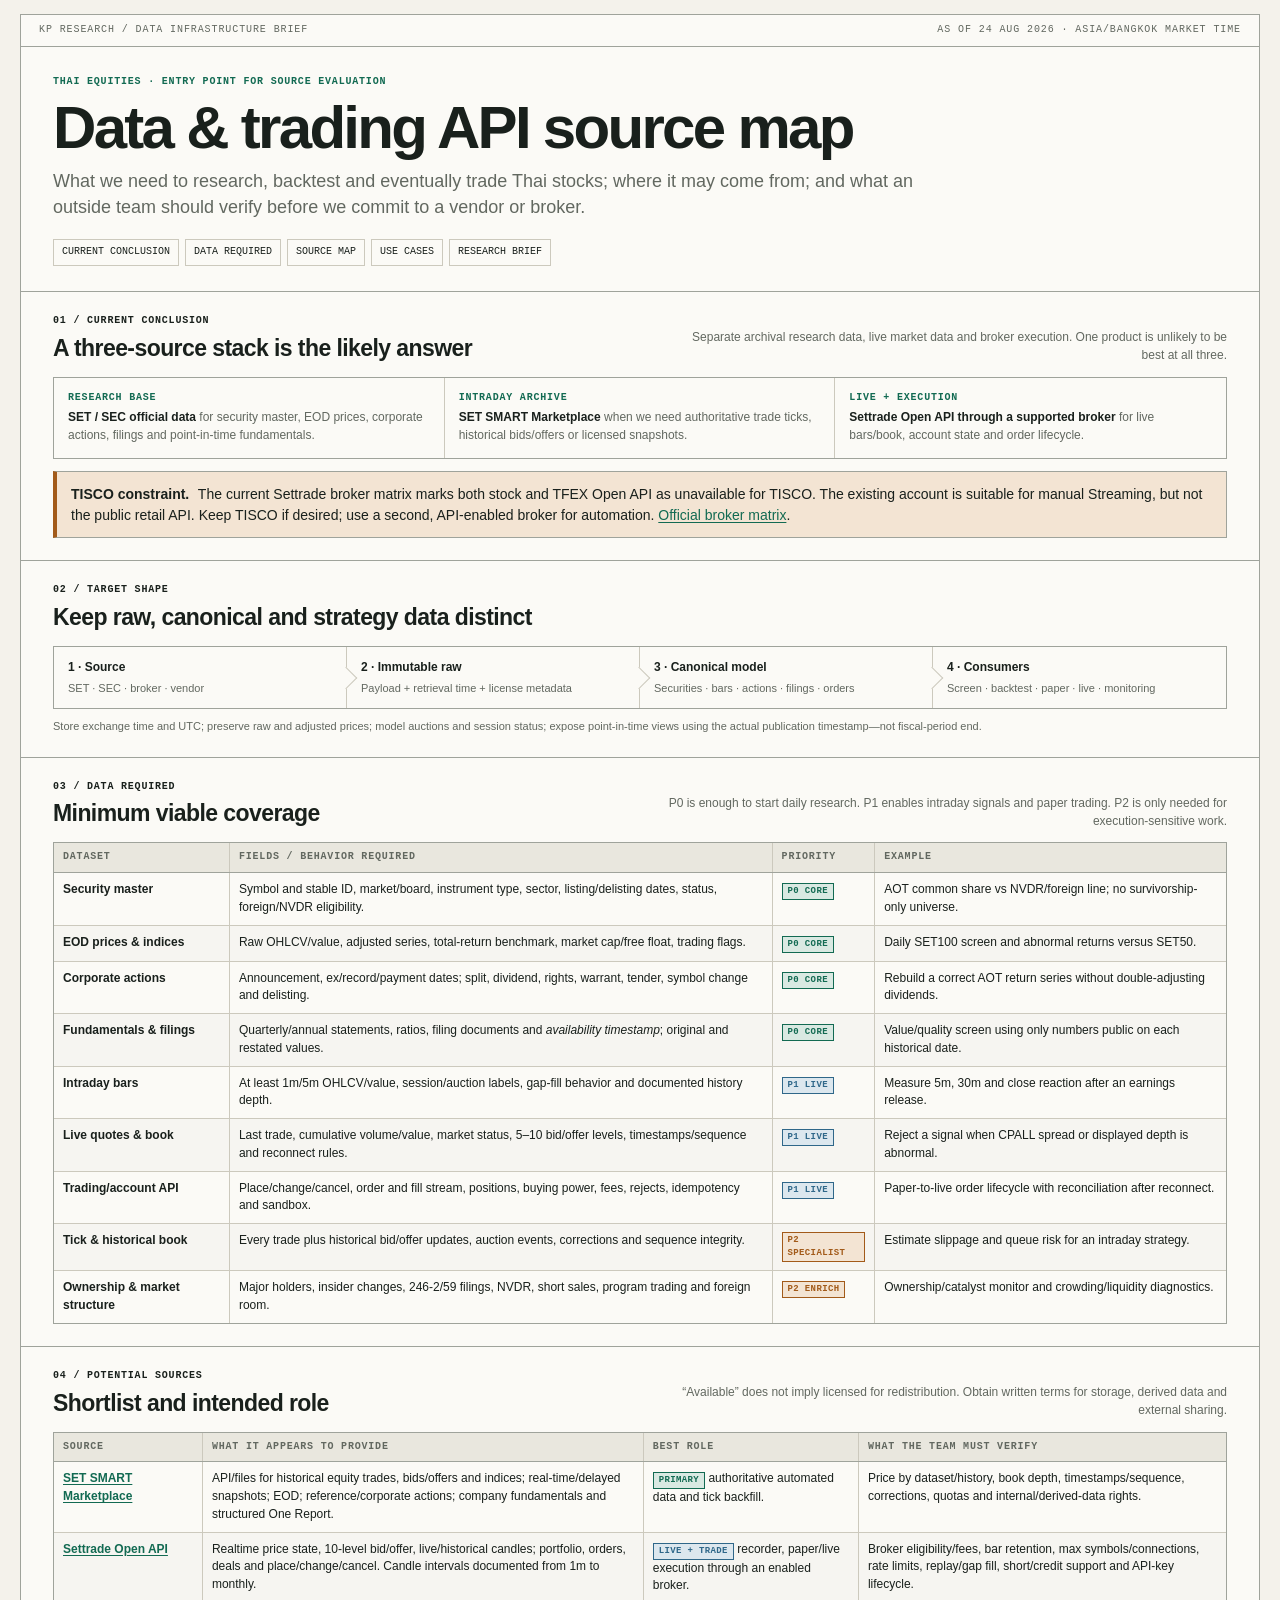
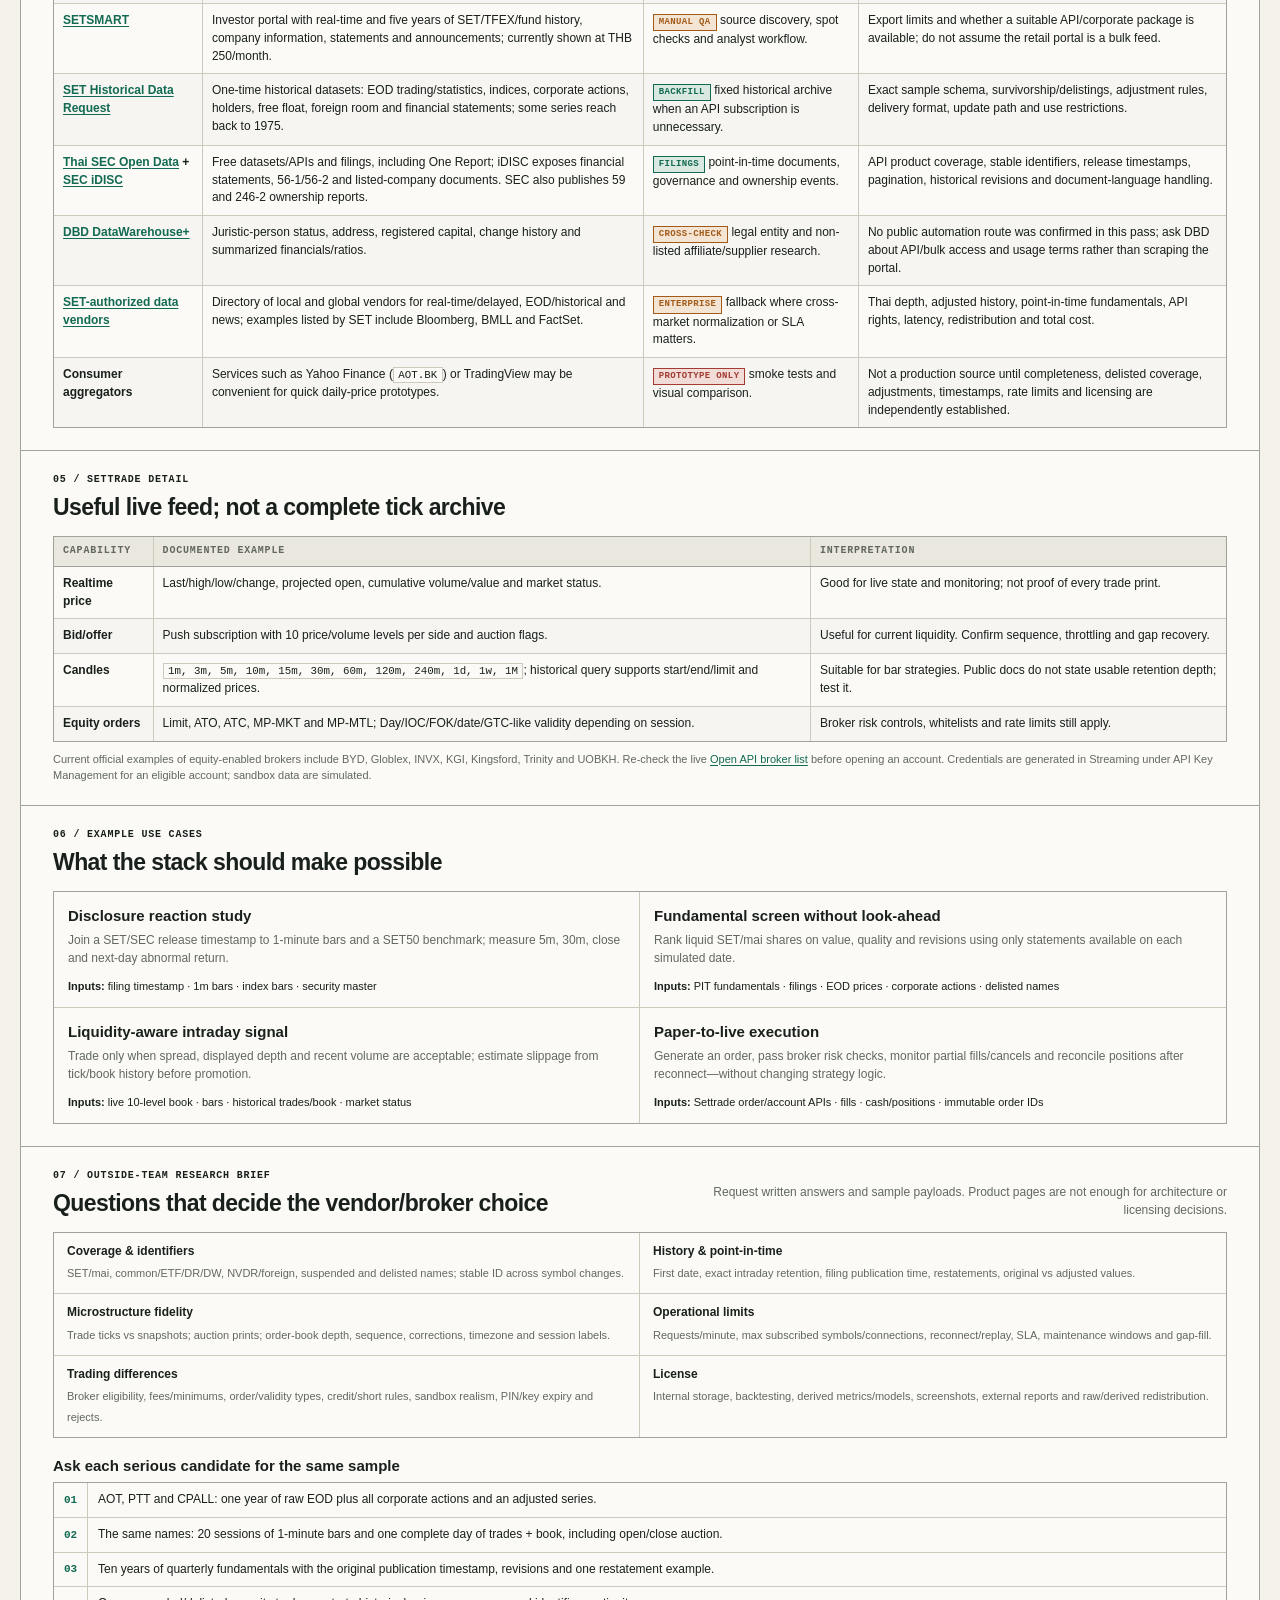
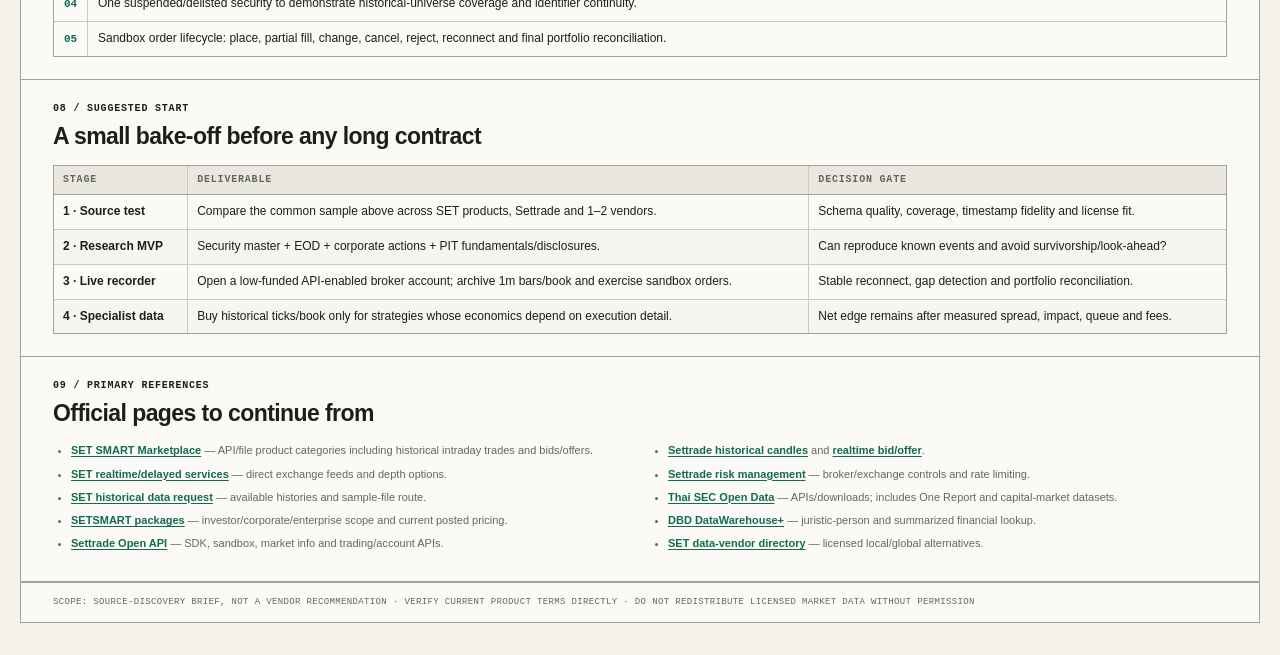
==== 2026-08-24-thai-equity-data-stack/index.html @ 587b33fe "Publish Thai equity data source map" ====
<!-- ---
title: "Thai equities — data & trading API source map"
date: 2026-08-24
type: research-index
tags: [thailand, equities, market-data, intraday, settrade, trading-api]
status: published
summary: "Compact entry point for evaluating Thai equity fundamentals, prices, intraday feeds, and broker trading APIs."
--- -->
<!doctype html>
<html lang="en">
<head>
  <meta charset="utf-8">
  <meta name="viewport" content="width=device-width, initial-scale=1">
  <meta name="color-scheme" content="light dark">
  <meta name="description" content="A compact source map and evaluation brief for Thai equity research data, intraday feeds, and trading APIs.">
  <title>Thai equities — data & trading API source map</title>
  <style>
    :root {
      --paper: #f4f2eb;
      --panel: #fbfaf6;
      --ink: #19201c;
      --muted: #626860;
      --line: #ccc9bd;
      --line-strong: #9fa39b;
      --accent: #126a52;
      --accent-soft: #d9e9e2;
      --warn: #a25a19;
      --warn-soft: #f3e4d3;
      --bad: #a33b32;
      --bad-soft: #f1dcd8;
      --blue: #2f6789;
      --blue-soft: #dce7ee;
      --max: 1240px;
    }

    * { box-sizing: border-box; }
    html { scroll-behavior: smooth; }
    body {
      margin: 0;
      background: var(--paper);
      color: var(--ink);
      font-family: "Avenir Next", Avenir, "Noto Sans", "Helvetica Neue", Arial, sans-serif;
      font-size: 14px;
      line-height: 1.48;
      text-rendering: optimizeLegibility;
    }

    a { color: var(--accent); text-underline-offset: 2px; }
    a:hover { text-decoration-thickness: 2px; }
    code {
      padding: 0.06rem 0.28rem;
      border: 1px solid var(--line);
      background: var(--panel);
      font-family: ui-monospace, SFMono-Regular, Menlo, Consolas, monospace;
      font-size: 0.9em;
    }

    .page {
      width: min(calc(100% - 28px), var(--max));
      margin: 14px auto 36px;
      border: 1px solid var(--line-strong);
      background: var(--panel);
    }

    .topline {
      display: flex;
      flex-wrap: wrap;
      justify-content: space-between;
      gap: 8px 18px;
      padding: 8px 18px;
      border-bottom: 1px solid var(--line-strong);
      color: var(--muted);
      font-family: ui-monospace, SFMono-Regular, Menlo, Consolas, monospace;
      font-size: 10px;
      letter-spacing: 0.09em;
      text-transform: uppercase;
    }

    header {
      padding: 28px 32px 25px;
      border-bottom: 1px solid var(--line-strong);
    }
    .eyebrow, .section-label, th, .kicker {
      font-family: ui-monospace, SFMono-Regular, Menlo, Consolas, monospace;
      font-size: 10px;
      font-weight: 700;
      letter-spacing: 0.08em;
      text-transform: uppercase;
    }
    .eyebrow { color: var(--accent); }
    h1 {
      max-width: 920px;
      margin: 7px 0 10px;
      font-size: clamp(34px, 5vw, 60px);
      font-weight: 680;
      letter-spacing: -0.045em;
      line-height: 1.02;
    }
    .lede {
      max-width: 920px;
      margin: 0;
      color: var(--muted);
      font-size: clamp(15px, 1.6vw, 18px);
    }
    .quick-nav {
      display: flex;
      flex-wrap: wrap;
      gap: 6px;
      margin-top: 18px;
    }
    .quick-nav a {
      padding: 5px 8px;
      border: 1px solid var(--line);
      color: var(--ink);
      font-family: ui-monospace, SFMono-Regular, Menlo, Consolas, monospace;
      font-size: 10px;
      text-decoration: none;
      text-transform: uppercase;
    }
    .quick-nav a:hover { border-color: var(--accent); color: var(--accent); }

    section {
      padding: 22px 32px;
      border-bottom: 1px solid var(--line-strong);
    }
    section:last-child { border-bottom: 0; }
    .section-head {
      display: flex;
      align-items: end;
      justify-content: space-between;
      gap: 16px;
      margin-bottom: 12px;
    }
    h2 {
      margin: 2px 0 0;
      font-size: 23px;
      font-weight: 680;
      letter-spacing: -0.025em;
    }
    h3 {
      margin: 0 0 5px;
      font-size: 15px;
      font-weight: 700;
    }
    p { margin: 0 0 10px; }
    p:last-child { margin-bottom: 0; }
    .section-note { max-width: 560px; margin: 0; color: var(--muted); font-size: 12px; text-align: right; }

    .takeaways {
      display: grid;
      grid-template-columns: repeat(3, minmax(0, 1fr));
      border: 1px solid var(--line-strong);
    }
    .takeaway { min-width: 0; padding: 13px 14px; border-right: 1px solid var(--line); }
    .takeaway:last-child { border-right: 0; }
    .takeaway .kicker { display: block; margin-bottom: 4px; color: var(--accent); }
    .takeaway p { color: var(--muted); font-size: 12px; }
    .takeaway strong { color: var(--ink); }

    .callout {
      padding: 12px 14px;
      border: 1px solid var(--line-strong);
      border-left: 4px solid var(--warn);
      background: var(--warn-soft);
    }
    .callout strong { display: inline-block; margin-right: 5px; }

    .flow {
      display: grid;
      grid-template-columns: repeat(4, minmax(0, 1fr));
      border: 1px solid var(--line-strong);
    }
    .flow-step { position: relative; min-width: 0; padding: 12px 14px; border-right: 1px solid var(--line); }
    .flow-step:last-child { border-right: 0; }
    .flow-step:not(:last-child)::after {
      position: absolute;
      top: 50%;
      right: -8px;
      z-index: 1;
      width: 15px;
      height: 15px;
      transform: translateY(-50%) rotate(45deg);
      border-top: 1px solid var(--line);
      border-right: 1px solid var(--line);
      background: var(--panel);
      content: "";
    }
    .flow-step b { display: block; margin-bottom: 3px; font-size: 12px; }
    .flow-step span { display: block; color: var(--muted); font-size: 11px; }

    .table-wrap { overflow-x: auto; border: 1px solid var(--line-strong); }
    table { width: 100%; border-collapse: collapse; font-size: 12px; }
    th {
      padding: 7px 9px;
      border-right: 1px solid var(--line);
      border-bottom: 1px solid var(--line-strong);
      background: #e9e7de;
      color: var(--muted);
      text-align: left;
      vertical-align: bottom;
    }
    td {
      padding: 8px 9px;
      border-right: 1px solid var(--line);
      border-bottom: 1px solid var(--line);
      vertical-align: top;
    }
    th:last-child, td:last-child { border-right: 0; }
    tbody tr:last-child td { border-bottom: 0; }
    tbody tr:nth-child(even) td { background: rgba(0, 0, 0, 0.018); }
    td:first-child { font-weight: 680; }
    .muted { color: var(--muted); }
    .nowrap { white-space: nowrap; }
    .tag {
      display: inline-block;
      padding: 1px 5px;
      border: 1px solid currentColor;
      font-family: ui-monospace, SFMono-Regular, Menlo, Consolas, monospace;
      font-size: 9px;
      font-weight: 700;
      letter-spacing: 0.04em;
      line-height: 1.45;
      text-transform: uppercase;
    }
    .tag.core { color: var(--accent); background: var(--accent-soft); }
    .tag.live { color: var(--blue); background: var(--blue-soft); }
    .tag.verify { color: var(--warn); background: var(--warn-soft); }
    .tag.blocked { color: var(--bad); background: var(--bad-soft); }

    .use-grid {
      display: grid;
      grid-template-columns: repeat(2, minmax(0, 1fr));
      border: 1px solid var(--line-strong);
    }
    .use {
      min-width: 0;
      padding: 13px 14px;
      border-right: 1px solid var(--line);
      border-bottom: 1px solid var(--line);
    }
    .use:nth-child(2n) { border-right: 0; }
    .use:nth-last-child(-n+2) { border-bottom: 0; }
    .use p { color: var(--muted); font-size: 12px; }
    .use .inputs { margin-top: 7px; color: var(--ink); font-size: 11px; }

    .check-grid {
      display: grid;
      grid-template-columns: repeat(2, minmax(0, 1fr));
      gap: 0;
      border: 1px solid var(--line-strong);
    }
    .check {
      min-width: 0;
      padding: 10px 13px;
      border-right: 1px solid var(--line);
      border-bottom: 1px solid var(--line);
    }
    .check:nth-child(2n) { border-right: 0; }
    .check:nth-last-child(-n+2) { border-bottom: 0; }
    .check b { display: block; margin-bottom: 2px; font-size: 12px; }
    .check span { color: var(--muted); font-size: 11px; }

    .request {
      margin: 0;
      padding: 0;
      counter-reset: req;
      list-style: none;
      border: 1px solid var(--line-strong);
    }
    .request li {
      display: grid;
      grid-template-columns: 34px 1fr;
      gap: 0;
      border-bottom: 1px solid var(--line);
    }
    .request li:last-child { border-bottom: 0; }
    .request li::before {
      display: grid;
      place-items: center;
      border-right: 1px solid var(--line);
      color: var(--accent);
      font-family: ui-monospace, SFMono-Regular, Menlo, Consolas, monospace;
      font-size: 11px;
      font-weight: 700;
      counter-increment: req;
      content: counter(req, decimal-leading-zero);
    }
    .request span { padding: 8px 10px; font-size: 12px; }

    .sources { columns: 2; column-gap: 38px; margin: 0; padding-left: 18px; }
    .sources li { break-inside: avoid; margin-bottom: 7px; color: var(--muted); font-size: 11px; }
    .sources a { font-weight: 650; }
    footer {
      padding: 13px 32px;
      border-top: 1px solid var(--line-strong);
      color: var(--muted);
      font-family: ui-monospace, SFMono-Regular, Menlo, Consolas, monospace;
      font-size: 9px;
      letter-spacing: 0.04em;
      text-transform: uppercase;
    }

    @media (prefers-color-scheme: dark) {
      :root {
        --paper: #151a17;
        --panel: #1c221e;
        --ink: #e9ede8;
        --muted: #aeb6ae;
        --line: #3b443d;
        --line-strong: #657068;
        --accent: #73c7a5;
        --accent-soft: #173e31;
        --warn: #efad67;
        --warn-soft: #4a321d;
        --bad: #ef8f86;
        --bad-soft: #482622;
        --blue: #8bc3e3;
        --blue-soft: #203848;
      }
      th { background: #252c27; }
      tbody tr:nth-child(even) td { background: rgba(255, 255, 255, 0.018); }
    }

    @media (max-width: 780px) {
      .page { width: calc(100% - 12px); margin-top: 6px; }
      header, section { padding: 20px 17px; }
      .section-head { display: block; }
      .section-note { margin-top: 5px; text-align: left; }
      .takeaways, .flow, .use-grid, .check-grid { grid-template-columns: 1fr; }
      .takeaway, .flow-step, .use, .check { border-right: 0; border-bottom: 1px solid var(--line); }
      .takeaway:last-child, .flow-step:last-child, .use:last-child, .check:last-child { border-bottom: 0; }
      .flow-step::after { display: none; }
      .sources { columns: 1; }
    }

    @media print {
      body { background: white; color: black; }
      .page { width: 100%; margin: 0; border: 0; }
      .quick-nav { display: none; }
      a { color: black; }
      section { break-inside: avoid; }
    }
  </style>
</head>
<body>
  <article class="page">
    <div class="topline">
      <span>KP Research / Data infrastructure brief</span>
      <span>As of 24 Aug 2026 · Asia/Bangkok market time</span>
    </div>

    <header>
      <div class="eyebrow">Thai equities · entry point for source evaluation</div>
      <h1>Data & trading API source map</h1>
      <p class="lede">What we need to research, backtest and eventually trade Thai stocks; where it may come from; and what an outside team should verify before we commit to a vendor or broker.</p>
      <nav class="quick-nav" aria-label="Page sections">
        <a href="#conclusion">Current conclusion</a>
        <a href="#requirements">Data required</a>
        <a href="#sources">Source map</a>
        <a href="#use-cases">Use cases</a>
        <a href="#questions">Research brief</a>
      </nav>
    </header>

    <section id="conclusion">
      <div class="section-head">
        <div><div class="section-label">01 / Current conclusion</div><h2>A three-source stack is the likely answer</h2></div>
        <p class="section-note">Separate archival research data, live market data and broker execution. One product is unlikely to be best at all three.</p>
      </div>
      <div class="takeaways">
        <div class="takeaway">
          <span class="kicker">Research base</span>
          <p><strong>SET / SEC official data</strong> for security master, EOD prices, corporate actions, filings and point-in-time fundamentals.</p>
        </div>
        <div class="takeaway">
          <span class="kicker">Intraday archive</span>
          <p><strong>SET SMART Marketplace</strong> when we need authoritative trade ticks, historical bids/offers or licensed snapshots.</p>
        </div>
        <div class="takeaway">
          <span class="kicker">Live + execution</span>
          <p><strong>Settrade Open API through a supported broker</strong> for live bars/book, account state and order lifecycle.</p>
        </div>
      </div>
      <div class="callout" style="margin-top:12px">
        <strong>TISCO constraint.</strong> The current Settrade broker matrix marks both stock and TFEX Open API as unavailable for TISCO. The existing account is suitable for manual Streaming, but not the public retail API. Keep TISCO if desired; use a second, API-enabled broker for automation. <a href="https://www.settrade.com/th/services-and-tools/brokers">Official broker matrix</a>.
      </div>
    </section>

    <section aria-labelledby="architecture-title">
      <div class="section-head">
        <div><div class="section-label">02 / Target shape</div><h2 id="architecture-title">Keep raw, canonical and strategy data distinct</h2></div>
      </div>
      <div class="flow" role="img" aria-label="Data flow from official sources to research and trading">
        <div class="flow-step"><b>1 · Source</b><span>SET · SEC · broker · vendor</span></div>
        <div class="flow-step"><b>2 · Immutable raw</b><span>Payload + retrieval time + license metadata</span></div>
        <div class="flow-step"><b>3 · Canonical model</b><span>Securities · bars · actions · filings · orders</span></div>
        <div class="flow-step"><b>4 · Consumers</b><span>Screen · backtest · paper · live · monitoring</span></div>
      </div>
      <p class="muted" style="margin-top:9px;font-size:11px">Store exchange time and UTC; preserve raw and adjusted prices; model auctions and session status; expose point-in-time views using the actual publication timestamp—not fiscal-period end.</p>
    </section>

    <section id="requirements">
      <div class="section-head">
        <div><div class="section-label">03 / Data required</div><h2>Minimum viable coverage</h2></div>
        <p class="section-note">P0 is enough to start daily research. P1 enables intraday signals and paper trading. P2 is only needed for execution-sensitive work.</p>
      </div>
      <div class="table-wrap">
        <table>
          <thead><tr><th>Dataset</th><th>Fields / behavior required</th><th>Priority</th><th>Example</th></tr></thead>
          <tbody>
            <tr><td>Security master</td><td>Symbol and stable ID, market/board, instrument type, sector, listing/delisting dates, status, foreign/NVDR eligibility.</td><td><span class="tag core">P0 core</span></td><td>AOT common share vs NVDR/foreign line; no survivorship-only universe.</td></tr>
            <tr><td>EOD prices & indices</td><td>Raw OHLCV/value, adjusted series, total-return benchmark, market cap/free float, trading flags.</td><td><span class="tag core">P0 core</span></td><td>Daily SET100 screen and abnormal returns versus SET50.</td></tr>
            <tr><td>Corporate actions</td><td>Announcement, ex/record/payment dates; split, dividend, rights, warrant, tender, symbol change and delisting.</td><td><span class="tag core">P0 core</span></td><td>Rebuild a correct AOT return series without double-adjusting dividends.</td></tr>
            <tr><td>Fundamentals & filings</td><td>Quarterly/annual statements, ratios, filing documents and <em>availability timestamp</em>; original and restated values.</td><td><span class="tag core">P0 core</span></td><td>Value/quality screen using only numbers public on each historical date.</td></tr>
            <tr><td>Intraday bars</td><td>At least 1m/5m OHLCV/value, session/auction labels, gap-fill behavior and documented history depth.</td><td><span class="tag live">P1 live</span></td><td>Measure 5m, 30m and close reaction after an earnings release.</td></tr>
            <tr><td>Live quotes & book</td><td>Last trade, cumulative volume/value, market status, 5–10 bid/offer levels, timestamps/sequence and reconnect rules.</td><td><span class="tag live">P1 live</span></td><td>Reject a signal when CPALL spread or displayed depth is abnormal.</td></tr>
            <tr><td>Trading/account API</td><td>Place/change/cancel, order and fill stream, positions, buying power, fees, rejects, idempotency and sandbox.</td><td><span class="tag live">P1 live</span></td><td>Paper-to-live order lifecycle with reconciliation after reconnect.</td></tr>
            <tr><td>Tick & historical book</td><td>Every trade plus historical bid/offer updates, auction events, corrections and sequence integrity.</td><td><span class="tag verify">P2 specialist</span></td><td>Estimate slippage and queue risk for an intraday strategy.</td></tr>
            <tr><td>Ownership & market structure</td><td>Major holders, insider changes, 246-2/59 filings, NVDR, short sales, program trading and foreign room.</td><td><span class="tag verify">P2 enrich</span></td><td>Ownership/catalyst monitor and crowding/liquidity diagnostics.</td></tr>
          </tbody>
        </table>
      </div>
    </section>

    <section id="sources">
      <div class="section-head">
        <div><div class="section-label">04 / Potential sources</div><h2>Shortlist and intended role</h2></div>
        <p class="section-note">“Available” does not imply licensed for redistribution. Obtain written terms for storage, derived data and external sharing.</p>
      </div>
      <div class="table-wrap">
        <table>
          <thead><tr><th>Source</th><th>What it appears to provide</th><th>Best role</th><th>What the team must verify</th></tr></thead>
          <tbody>
            <tr>
              <td><a href="https://www.set.or.th/en/services/connectivity-and-data/data/smart-marketplace">SET SMART Marketplace</a></td>
              <td>API/files for historical equity trades, bids/offers and indices; real-time/delayed snapshots; EOD; reference/corporate actions; company fundamentals and structured One Report.</td>
              <td><span class="tag core">Primary</span> authoritative automated data and tick backfill.</td>
              <td>Price by dataset/history, book depth, timestamps/sequence, corrections, quotas and internal/derived-data rights.</td>
            </tr>
            <tr>
              <td><a href="https://developer.settrade.com/open-api/">Settrade Open API</a></td>
              <td>Realtime price state, 10-level bid/offer, live/historical candles; portfolio, orders, deals and place/change/cancel. Candle intervals documented from 1m to monthly.</td>
              <td><span class="tag live">Live + trade</span> recorder, paper/live execution through an enabled broker.</td>
              <td>Broker eligibility/fees, bar retention, max symbols/connections, rate limits, replay/gap fill, short/credit support and API-key lifecycle.</td>
            </tr>
            <tr>
              <td><a href="https://www.set.or.th/en/services/connectivity-and-data/data/web-based">SETSMART</a></td>
              <td>Investor portal with real-time and five years of SET/TFEX/fund history, company information, statements and announcements; currently shown at THB 250/month.</td>
              <td><span class="tag verify">Manual QA</span> source discovery, spot checks and analyst workflow.</td>
              <td>Export limits and whether a suitable API/corporate package is available; do not assume the retail portal is a bulk feed.</td>
            </tr>
            <tr>
              <td><a href="https://www.set.or.th/en/services/connectivity-and-data/data/data-request">SET Historical Data Request</a></td>
              <td>One-time historical datasets: EOD trading/statistics, indices, corporate actions, holders, free float, foreign room and financial statements; some series reach back to 1975.</td>
              <td><span class="tag core">Backfill</span> fixed historical archive when an API subscription is unnecessary.</td>
              <td>Exact sample schema, survivorship/delistings, adjustment rules, delivery format, update path and use restrictions.</td>
            </tr>
            <tr>
              <td><a href="https://secopendata.sec.or.th/">Thai SEC Open Data</a> + <a href="https://market.sec.or.th/public/idisc/en/company/listed/A">SEC iDISC</a></td>
              <td>Free datasets/APIs and filings, including One Report; iDISC exposes financial statements, 56-1/56-2 and listed-company documents. SEC also publishes 59 and 246-2 ownership reports.</td>
              <td><span class="tag core">Filings</span> point-in-time documents, governance and ownership events.</td>
              <td>API product coverage, stable identifiers, release timestamps, pagination, historical revisions and document-language handling.</td>
            </tr>
            <tr>
              <td><a href="https://datawarehouse.dbd.go.th/juristic">DBD DataWarehouse+</a></td>
              <td>Juristic-person status, address, registered capital, change history and summarized financials/ratios.</td>
              <td><span class="tag verify">Cross-check</span> legal entity and non-listed affiliate/supplier research.</td>
              <td>No public automation route was confirmed in this pass; ask DBD about API/bulk access and usage terms rather than scraping the portal.</td>
            </tr>
            <tr>
              <td><a href="https://www.set.or.th/en/services/connectivity-and-data/data/data-vendor">SET-authorized data vendors</a></td>
              <td>Directory of local and global vendors for real-time/delayed, EOD/historical and news; examples listed by SET include Bloomberg, BMLL and FactSet.</td>
              <td><span class="tag verify">Enterprise</span> fallback where cross-market normalization or SLA matters.</td>
              <td>Thai depth, adjusted history, point-in-time fundamentals, API rights, latency, redistribution and total cost.</td>
            </tr>
            <tr>
              <td>Consumer aggregators</td>
              <td>Services such as Yahoo Finance (<code>AOT.BK</code>) or TradingView may be convenient for quick daily-price prototypes.</td>
              <td><span class="tag blocked">Prototype only</span> smoke tests and visual comparison.</td>
              <td>Not a production source until completeness, delisted coverage, adjustments, timestamps, rate limits and licensing are independently established.</td>
            </tr>
          </tbody>
        </table>
      </div>
    </section>

    <section aria-labelledby="settrade-title">
      <div class="section-head">
        <div><div class="section-label">05 / Settrade detail</div><h2 id="settrade-title">Useful live feed; not a complete tick archive</h2></div>
      </div>
      <div class="table-wrap">
        <table>
          <thead><tr><th>Capability</th><th>Documented example</th><th>Interpretation</th></tr></thead>
          <tbody>
            <tr><td>Realtime price</td><td>Last/high/low/change, projected open, cumulative volume/value and market status.</td><td>Good for live state and monitoring; not proof of every trade print.</td></tr>
            <tr><td>Bid/offer</td><td>Push subscription with 10 price/volume levels per side and auction flags.</td><td>Useful for current liquidity. Confirm sequence, throttling and gap recovery.</td></tr>
            <tr><td>Candles</td><td><code>1m, 3m, 5m, 10m, 15m, 30m, 60m, 120m, 240m, 1d, 1w, 1M</code>; historical query supports start/end/limit and normalized prices.</td><td>Suitable for bar strategies. Public docs do not state usable retention depth; test it.</td></tr>
            <tr><td>Equity orders</td><td>Limit, ATO, ATC, MP-MKT and MP-MTL; Day/IOC/FOK/date/GTC-like validity depending on session.</td><td>Broker risk controls, whitelists and rate limits still apply.</td></tr>
          </tbody>
        </table>
      </div>
      <p class="muted" style="margin-top:9px;font-size:11px">Current official examples of equity-enabled brokers include BYD, Globlex, INVX, KGI, Kingsford, Trinity and UOBKH. Re-check the live <a href="https://developer.settrade.com/open-api/document/broker-list">Open API broker list</a> before opening an account. Credentials are generated in Streaming under API Key Management for an eligible account; sandbox data are simulated.</p>
    </section>

    <section id="use-cases">
      <div class="section-head">
        <div><div class="section-label">06 / Example use cases</div><h2>What the stack should make possible</h2></div>
      </div>
      <div class="use-grid">
        <div class="use">
          <h3>Disclosure reaction study</h3>
          <p>Join a SET/SEC release timestamp to 1-minute bars and a SET50 benchmark; measure 5m, 30m, close and next-day abnormal return.</p>
          <div class="inputs"><b>Inputs:</b> filing timestamp · 1m bars · index bars · security master</div>
        </div>
        <div class="use">
          <h3>Fundamental screen without look-ahead</h3>
          <p>Rank liquid SET/mai shares on value, quality and revisions using only statements available on each simulated date.</p>
          <div class="inputs"><b>Inputs:</b> PIT fundamentals · filings · EOD prices · corporate actions · delisted names</div>
        </div>
        <div class="use">
          <h3>Liquidity-aware intraday signal</h3>
          <p>Trade only when spread, displayed depth and recent volume are acceptable; estimate slippage from tick/book history before promotion.</p>
          <div class="inputs"><b>Inputs:</b> live 10-level book · bars · historical trades/book · market status</div>
        </div>
        <div class="use">
          <h3>Paper-to-live execution</h3>
          <p>Generate an order, pass broker risk checks, monitor partial fills/cancels and reconcile positions after reconnect—without changing strategy logic.</p>
          <div class="inputs"><b>Inputs:</b> Settrade order/account APIs · fills · cash/positions · immutable order IDs</div>
        </div>
      </div>
    </section>

    <section id="questions">
      <div class="section-head">
        <div><div class="section-label">07 / Outside-team research brief</div><h2>Questions that decide the vendor/broker choice</h2></div>
        <p class="section-note">Request written answers and sample payloads. Product pages are not enough for architecture or licensing decisions.</p>
      </div>
      <div class="check-grid">
        <div class="check"><b>Coverage & identifiers</b><span>SET/mai, common/ETF/DR/DW, NVDR/foreign, suspended and delisted names; stable ID across symbol changes.</span></div>
        <div class="check"><b>History & point-in-time</b><span>First date, exact intraday retention, filing publication time, restatements, original vs adjusted values.</span></div>
        <div class="check"><b>Microstructure fidelity</b><span>Trade ticks vs snapshots; auction prints; order-book depth, sequence, corrections, timezone and session labels.</span></div>
        <div class="check"><b>Operational limits</b><span>Requests/minute, max subscribed symbols/connections, reconnect/replay, SLA, maintenance windows and gap-fill.</span></div>
        <div class="check"><b>Trading differences</b><span>Broker eligibility, fees/minimums, order/validity types, credit/short rules, sandbox realism, PIN/key expiry and rejects.</span></div>
        <div class="check"><b>License</b><span>Internal storage, backtesting, derived metrics/models, screenshots, external reports and raw/derived redistribution.</span></div>
      </div>

      <h3 style="margin-top:17px">Ask each serious candidate for the same sample</h3>
      <ol class="request">
        <li><span>AOT, PTT and CPALL: one year of raw EOD plus all corporate actions and an adjusted series.</span></li>
        <li><span>The same names: 20 sessions of 1-minute bars and one complete day of trades + book, including open/close auction.</span></li>
        <li><span>Ten years of quarterly fundamentals with the original publication timestamp, revisions and one restatement example.</span></li>
        <li><span>One suspended/delisted security to demonstrate historical-universe coverage and identifier continuity.</span></li>
        <li><span>Sandbox order lifecycle: place, partial fill, change, cancel, reject, reconnect and final portfolio reconciliation.</span></li>
      </ol>
    </section>

    <section aria-labelledby="next-title">
      <div class="section-head">
        <div><div class="section-label">08 / Suggested start</div><h2 id="next-title">A small bake-off before any long contract</h2></div>
      </div>
      <div class="table-wrap">
        <table>
          <thead><tr><th>Stage</th><th>Deliverable</th><th>Decision gate</th></tr></thead>
          <tbody>
            <tr><td>1 · Source test</td><td>Compare the common sample above across SET products, Settrade and 1–2 vendors.</td><td>Schema quality, coverage, timestamp fidelity and license fit.</td></tr>
            <tr><td>2 · Research MVP</td><td>Security master + EOD + corporate actions + PIT fundamentals/disclosures.</td><td>Can reproduce known events and avoid survivorship/look-ahead?</td></tr>
            <tr><td>3 · Live recorder</td><td>Open a low-funded API-enabled broker account; archive 1m bars/book and exercise sandbox orders.</td><td>Stable reconnect, gap detection and portfolio reconciliation.</td></tr>
            <tr><td>4 · Specialist data</td><td>Buy historical ticks/book only for strategies whose economics depend on execution detail.</td><td>Net edge remains after measured spread, impact, queue and fees.</td></tr>
          </tbody>
        </table>
      </div>
    </section>

    <section aria-labelledby="sources-title">
      <div class="section-head">
        <div><div class="section-label">09 / Primary references</div><h2 id="sources-title">Official pages to continue from</h2></div>
      </div>
      <ul class="sources">
        <li><a href="https://www.set.or.th/en/services/connectivity-and-data/data/smart-marketplace">SET SMART Marketplace</a> — API/file product categories including historical intraday trades and bids/offers.</li>
        <li><a href="https://www.set.or.th/en/services/connectivity-and-data/data/realtime">SET realtime/delayed services</a> — direct exchange feeds and depth options.</li>
        <li><a href="https://www.set.or.th/en/services/connectivity-and-data/data/data-request">SET historical data request</a> — available histories and sample-file route.</li>
        <li><a href="https://www.set.or.th/en/services/connectivity-and-data/data/web-based">SETSMART packages</a> — investor/corporate/enterprise scope and current posted pricing.</li>
        <li><a href="https://developer.settrade.com/open-api/">Settrade Open API</a> — SDK, sandbox, market info and trading/account APIs.</li>
        <li><a href="https://developer.settrade.com/open-api/api-reference/reference/sdkv2/python/market-historical-data/2_getCandlestick">Settrade historical candles</a> and <a href="https://developer.settrade.com/open-api/api-reference/reference/sdkv2/python/market-mqtt-realtime-data/3_subscribeBidOffer">realtime bid/offer</a>.</li>
        <li><a href="https://developer.settrade.com/open-api/document/risk-management">Settrade risk management</a> — broker/exchange controls and rate limiting.</li>
        <li><a href="https://secopendata.sec.or.th/">Thai SEC Open Data</a> — APIs/downloads; includes One Report and capital-market datasets.</li>
        <li><a href="https://datawarehouse.dbd.go.th/juristic">DBD DataWarehouse+</a> — juristic-person and summarized financial lookup.</li>
        <li><a href="https://www.set.or.th/en/services/connectivity-and-data/data/data-vendor">SET data-vendor directory</a> — licensed local/global alternatives.</li>
      </ul>
    </section>

    <footer>Scope: source-discovery brief, not a vendor recommendation · Verify current product terms directly · Do not redistribute licensed market data without permission</footer>
  </article>
</body>
</html>
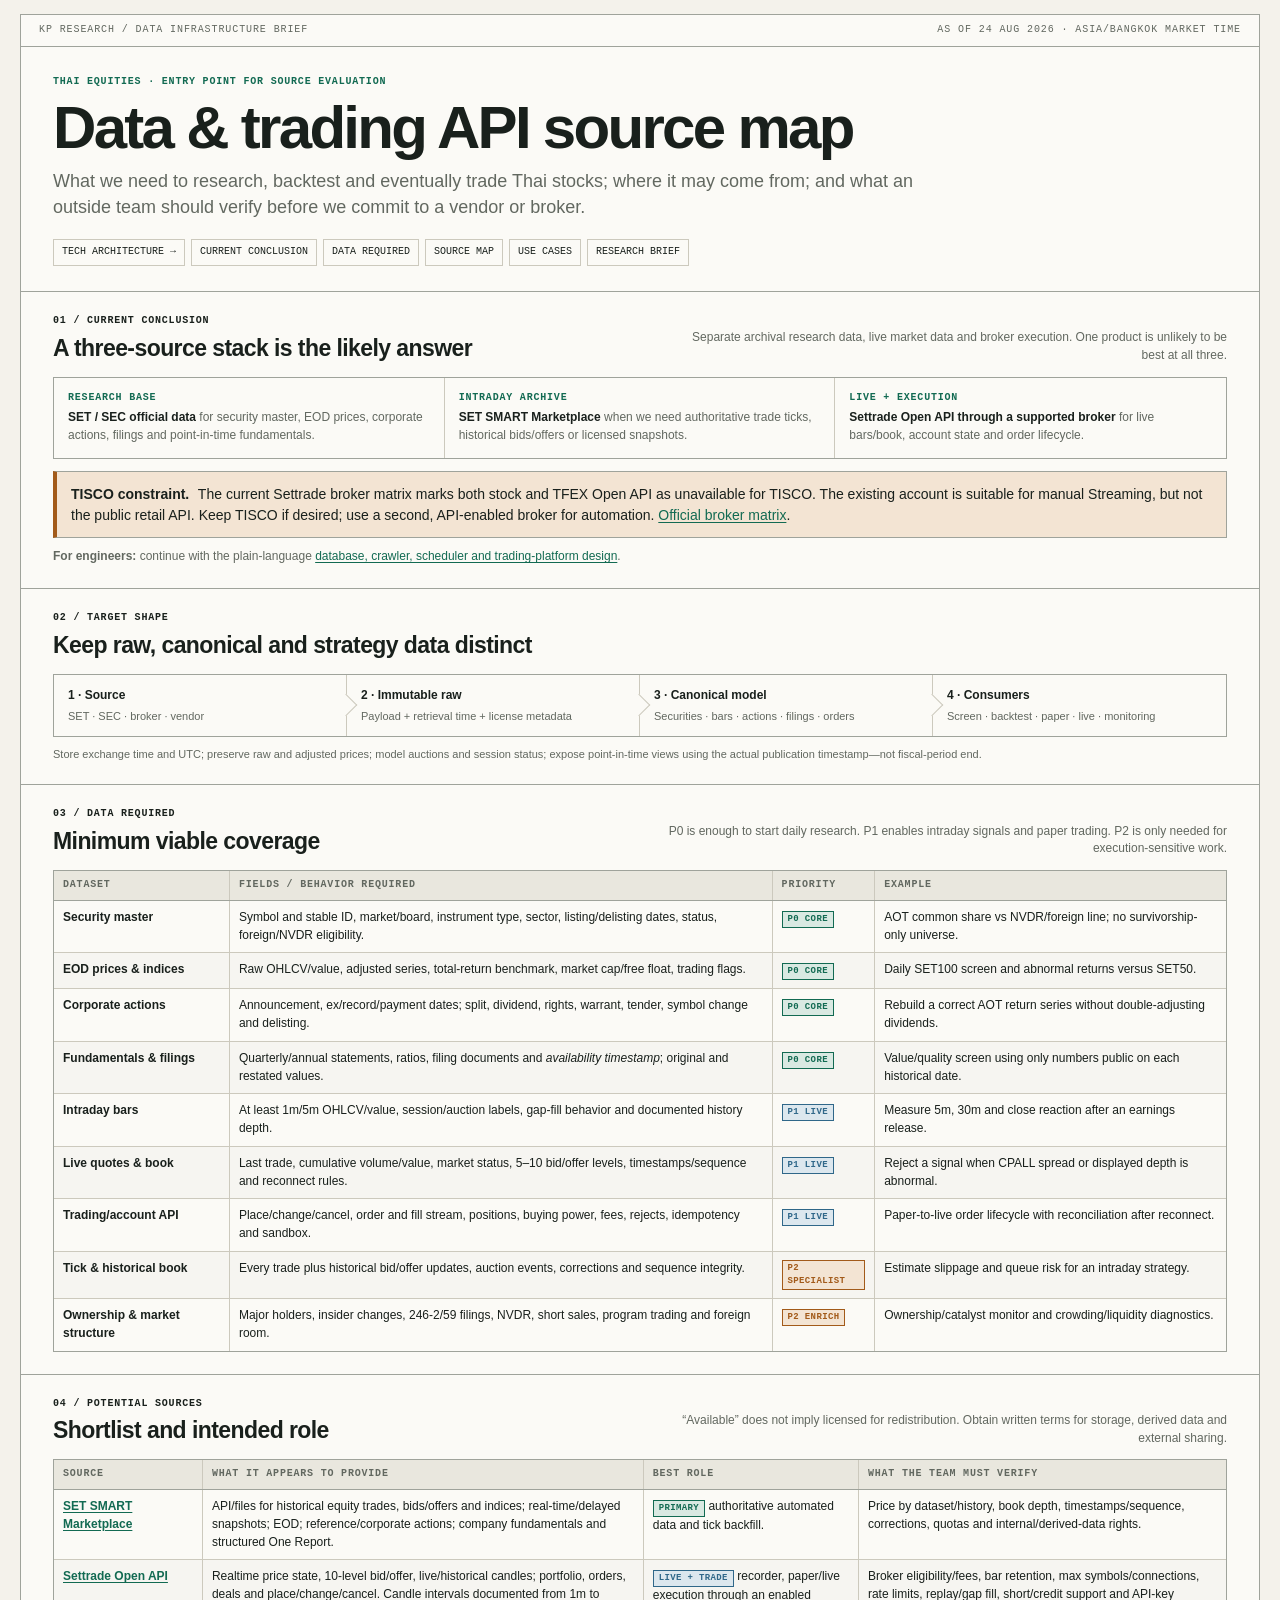
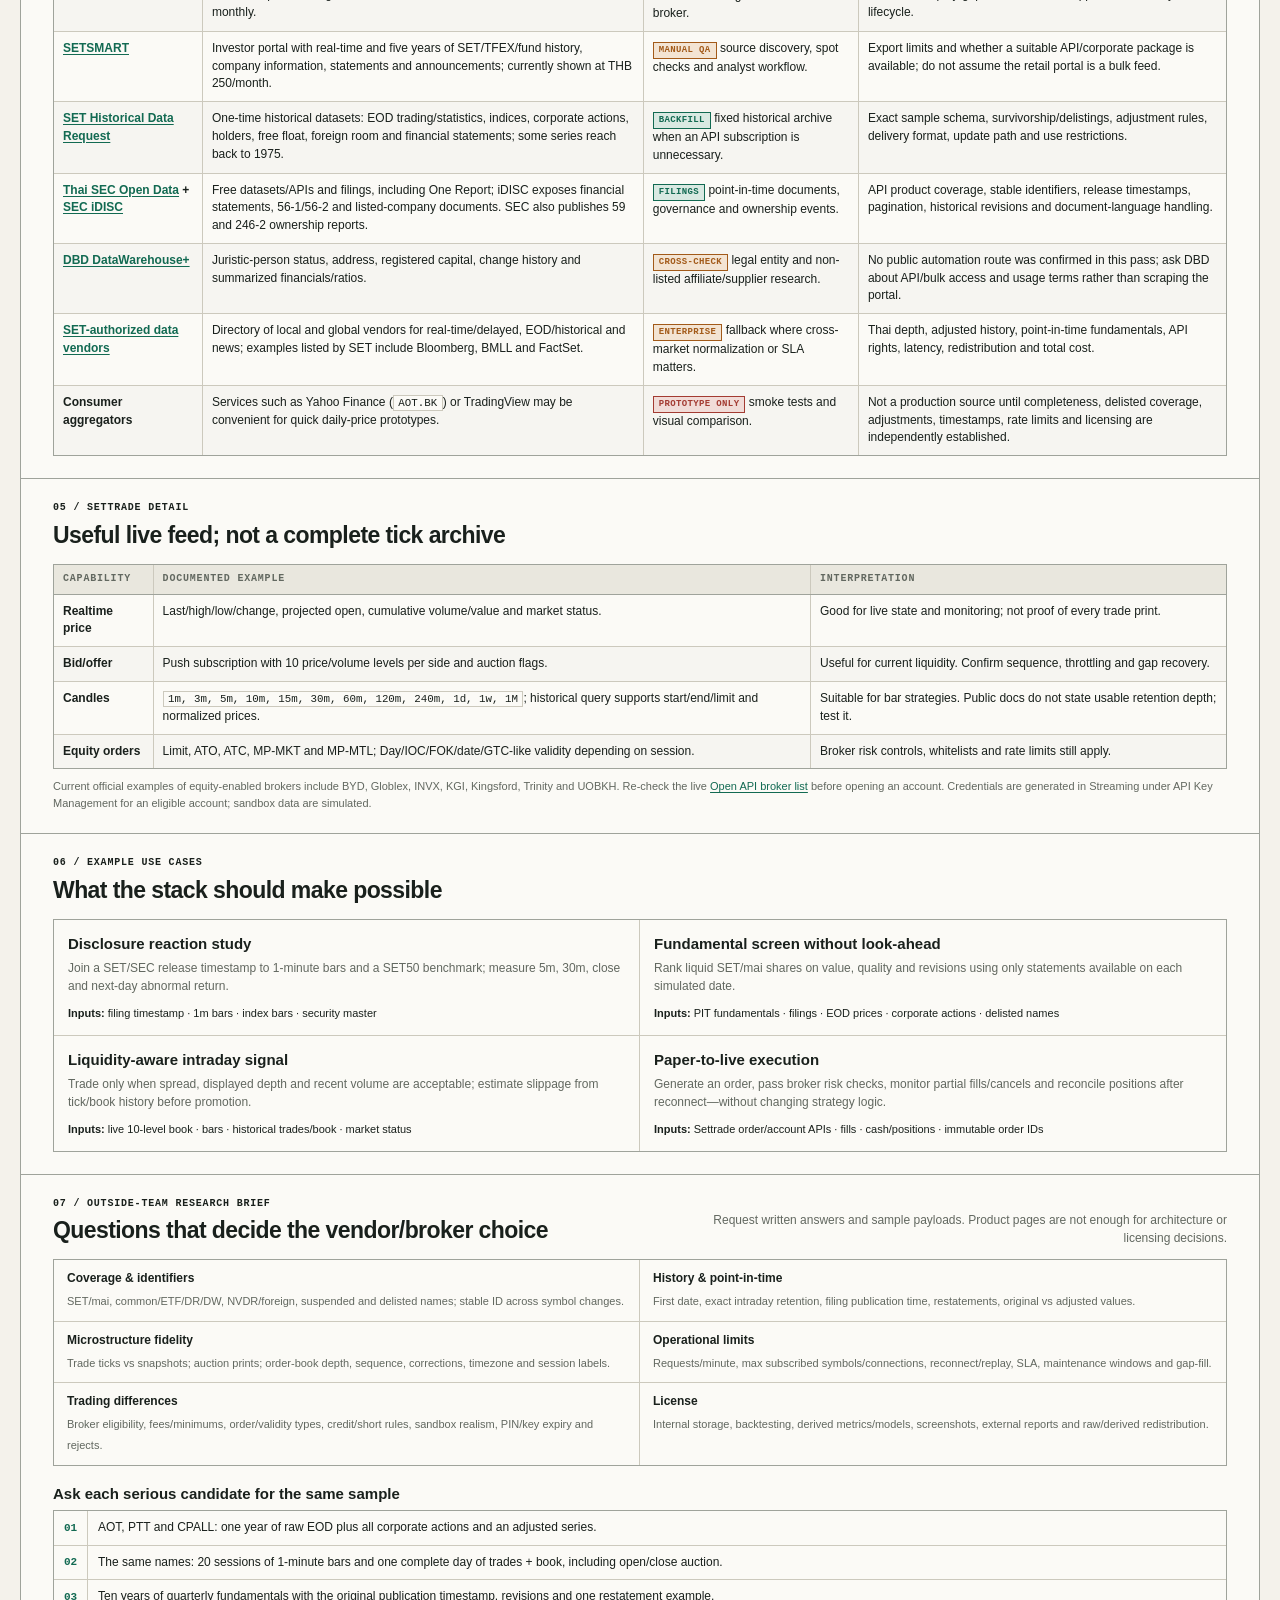
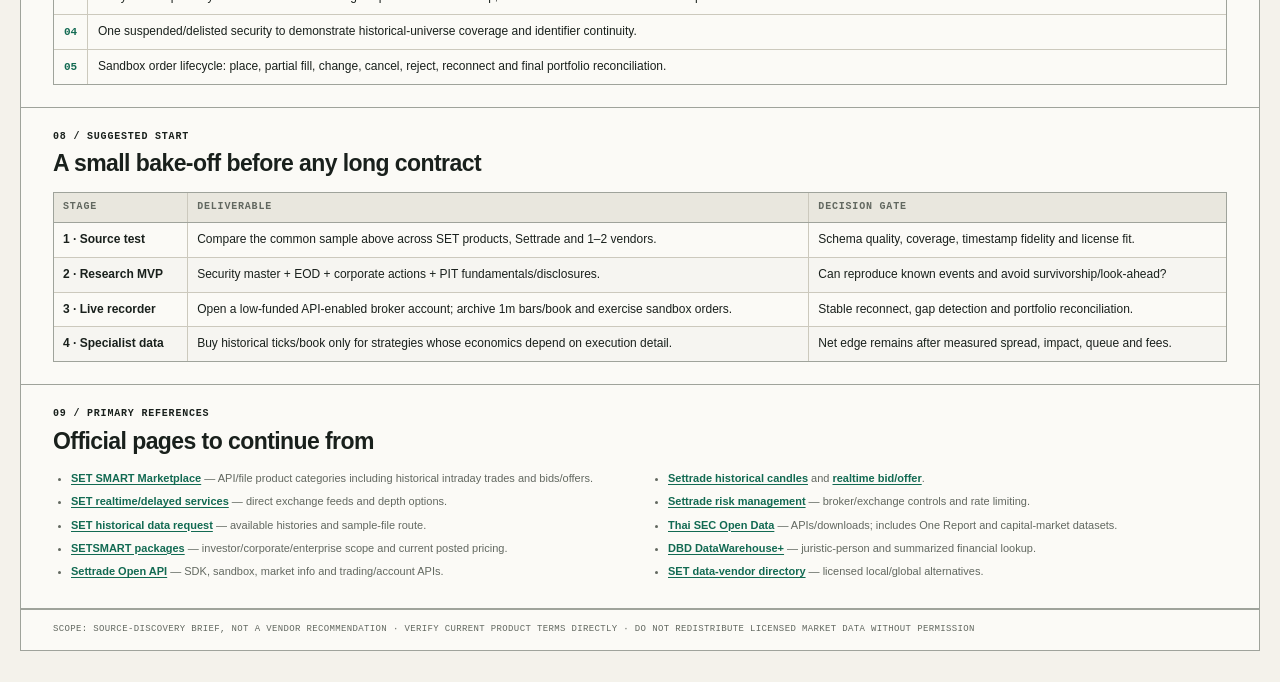
==== commit edbc80bd: "Add Thai data platform architecture brief" ====
--- a/2026-08-24-thai-equity-data-stack/index.html
+++ b/2026-08-24-thai-equity-data-stack/index.html
@@ -354,6 +354,7 @@
       <h1>Data & trading API source map</h1>
       <p class="lede">What we need to research, backtest and eventually trade Thai stocks; where it may come from; and what an outside team should verify before we commit to a vendor or broker.</p>
       <nav class="quick-nav" aria-label="Page sections">
+        <a href="./tech-architecture.html">Tech architecture →</a>
         <a href="#conclusion">Current conclusion</a>
         <a href="#requirements">Data required</a>
         <a href="#sources">Source map</a>
@@ -384,6 +385,7 @@
       <div class="callout" style="margin-top:12px">
         <strong>TISCO constraint.</strong> The current Settrade broker matrix marks both stock and TFEX Open API as unavailable for TISCO. The existing account is suitable for manual Streaming, but not the public retail API. Keep TISCO if desired; use a second, API-enabled broker for automation. <a href="https://www.settrade.com/th/services-and-tools/brokers">Official broker matrix</a>.
       </div>
+      <p class="muted" style="margin-top:10px;font-size:12px"><b>For engineers:</b> continue with the plain-language <a href="./tech-architecture.html">database, crawler, scheduler and trading-platform design</a>.</p>
     </section>
 
     <section aria-labelledby="architecture-title">
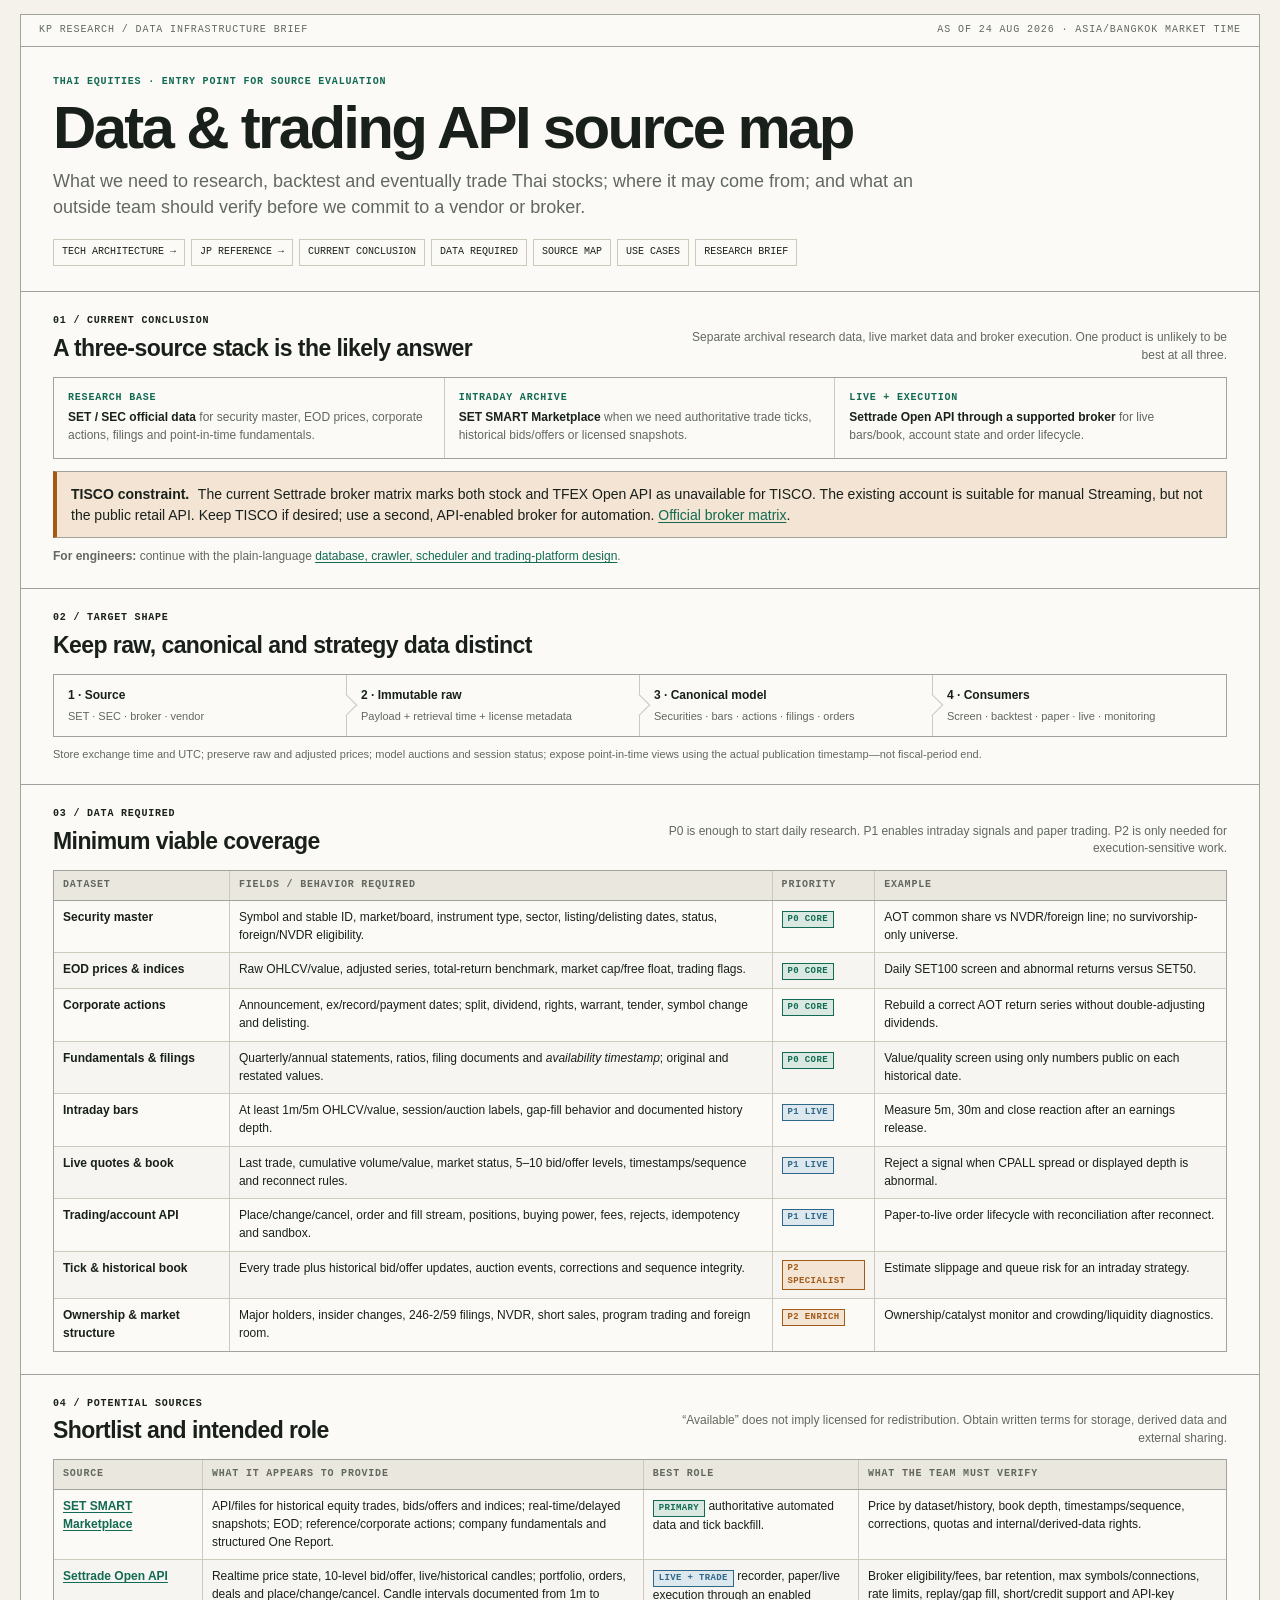
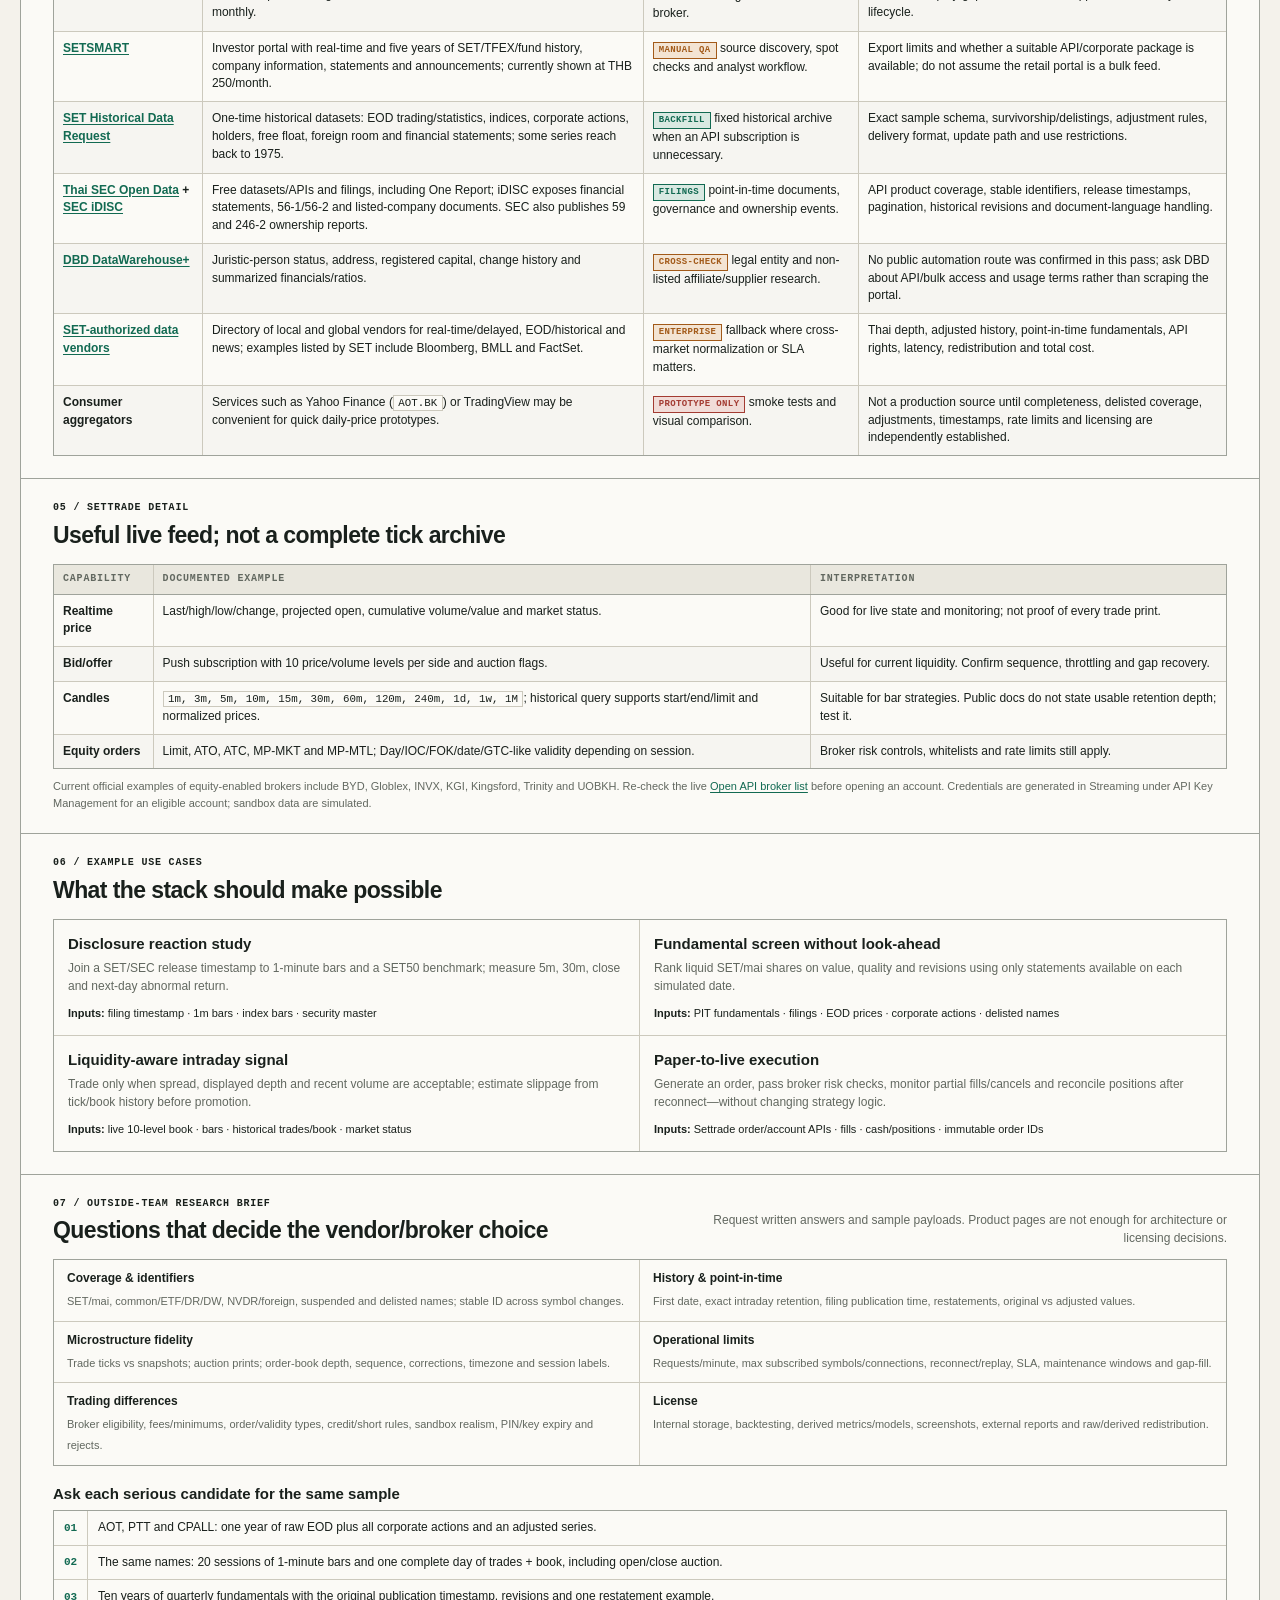
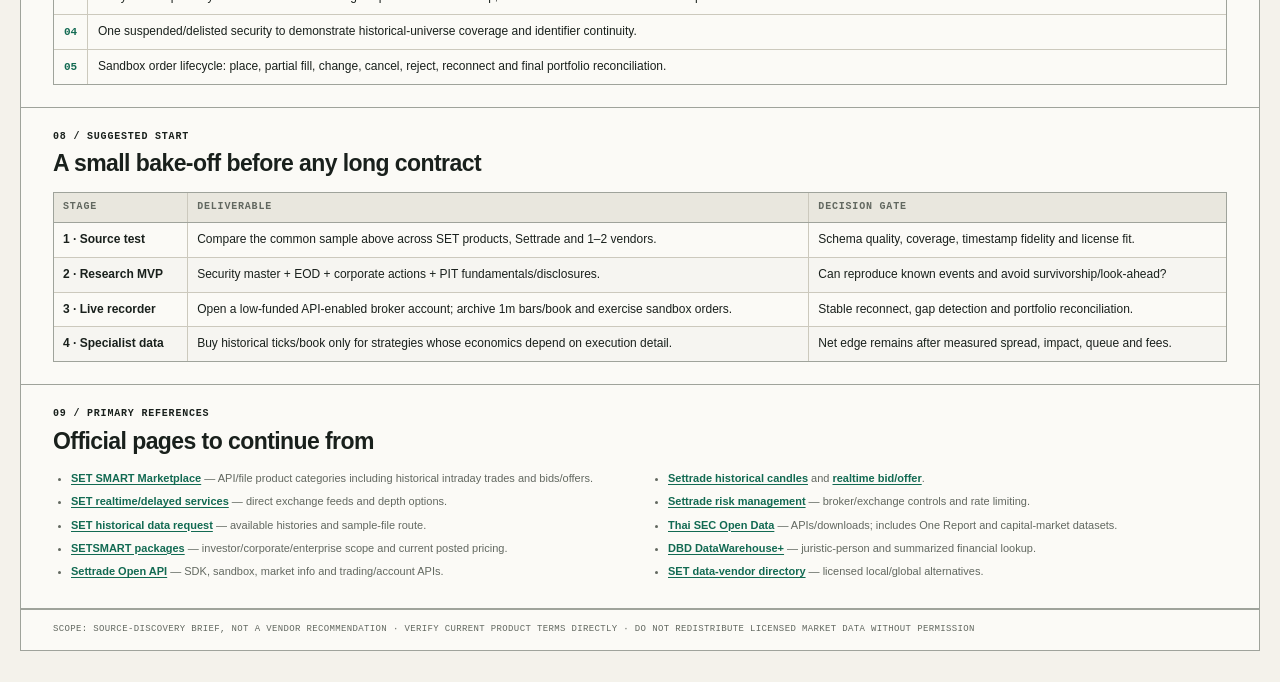
==== commit d9646653: "Document JP reference architecture for Thai platform" ====
--- a/2026-08-24-thai-equity-data-stack/index.html
+++ b/2026-08-24-thai-equity-data-stack/index.html
@@ -355,6 +355,7 @@
       <p class="lede">What we need to research, backtest and eventually trade Thai stocks; where it may come from; and what an outside team should verify before we commit to a vendor or broker.</p>
       <nav class="quick-nav" aria-label="Page sections">
         <a href="./tech-architecture.html">Tech architecture →</a>
+        <a href="./jp-reference-architecture.html">JP reference →</a>
         <a href="#conclusion">Current conclusion</a>
         <a href="#requirements">Data required</a>
         <a href="#sources">Source map</a>
